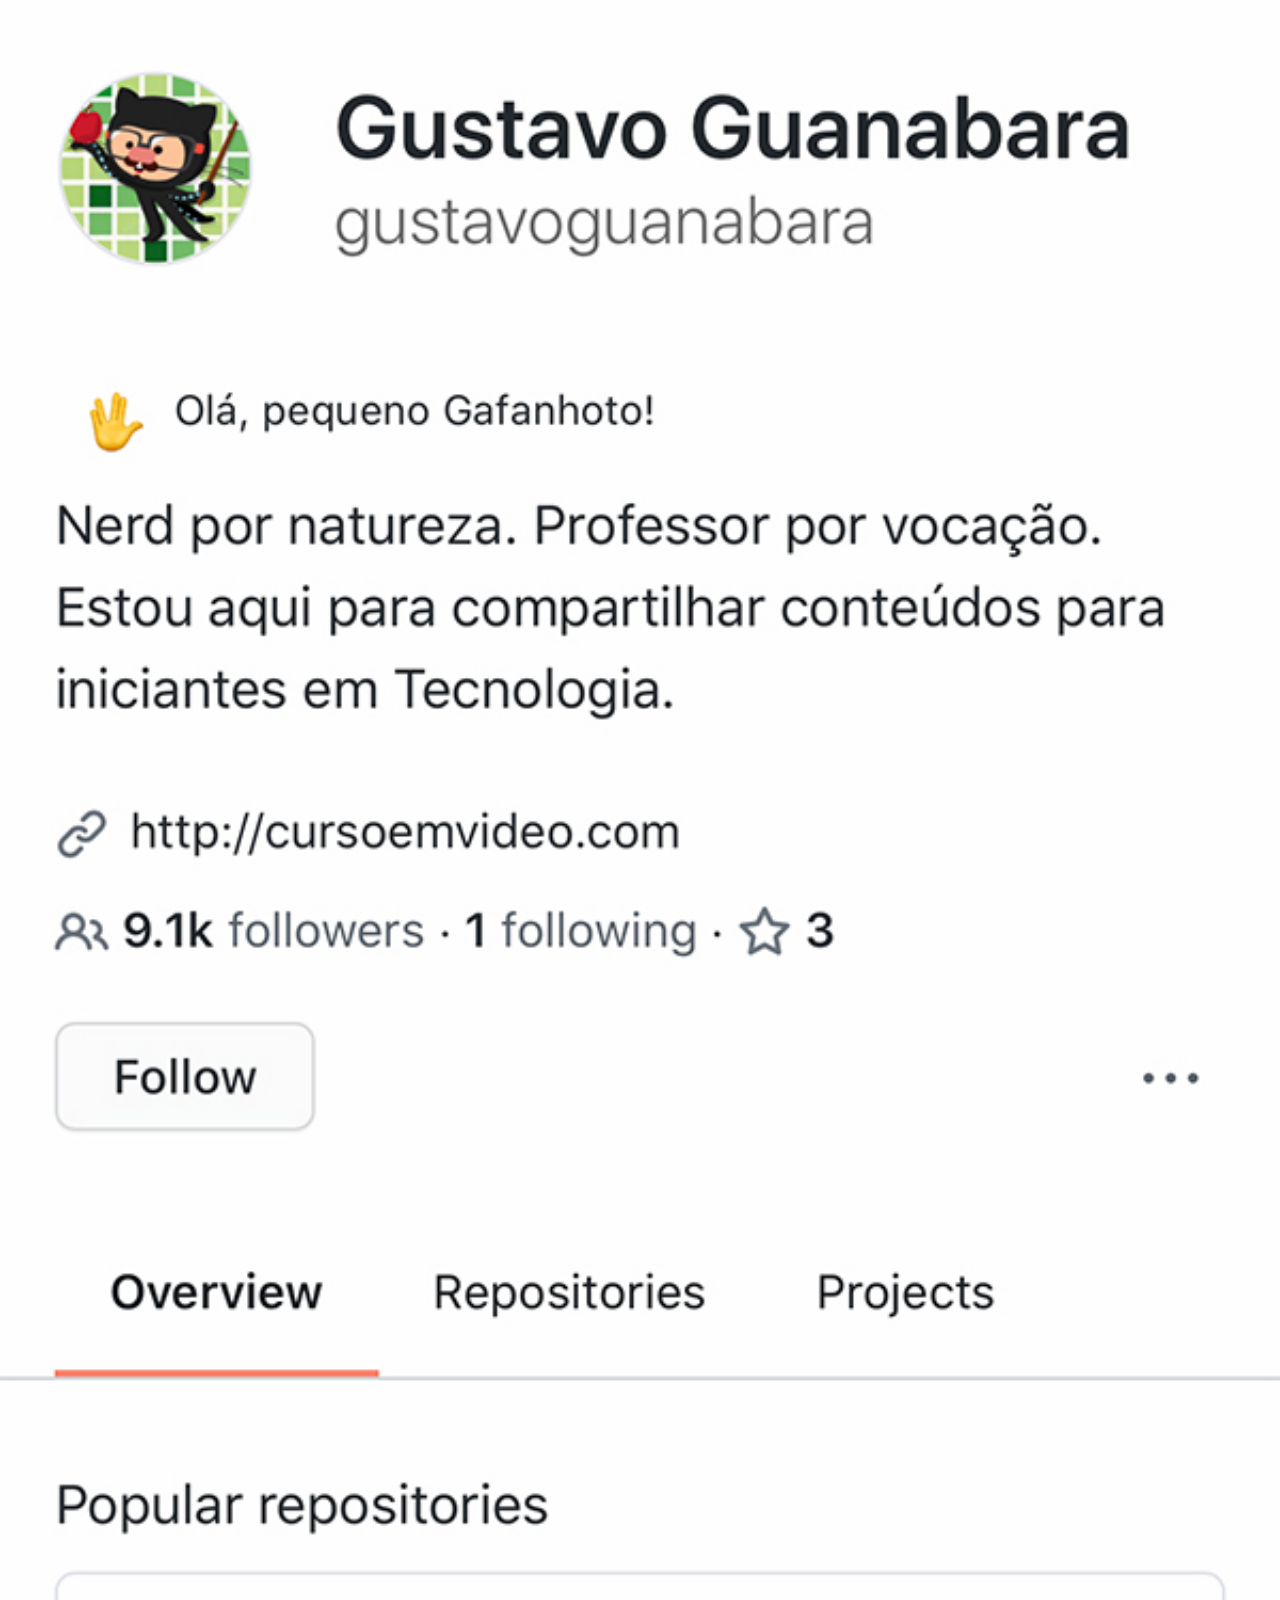
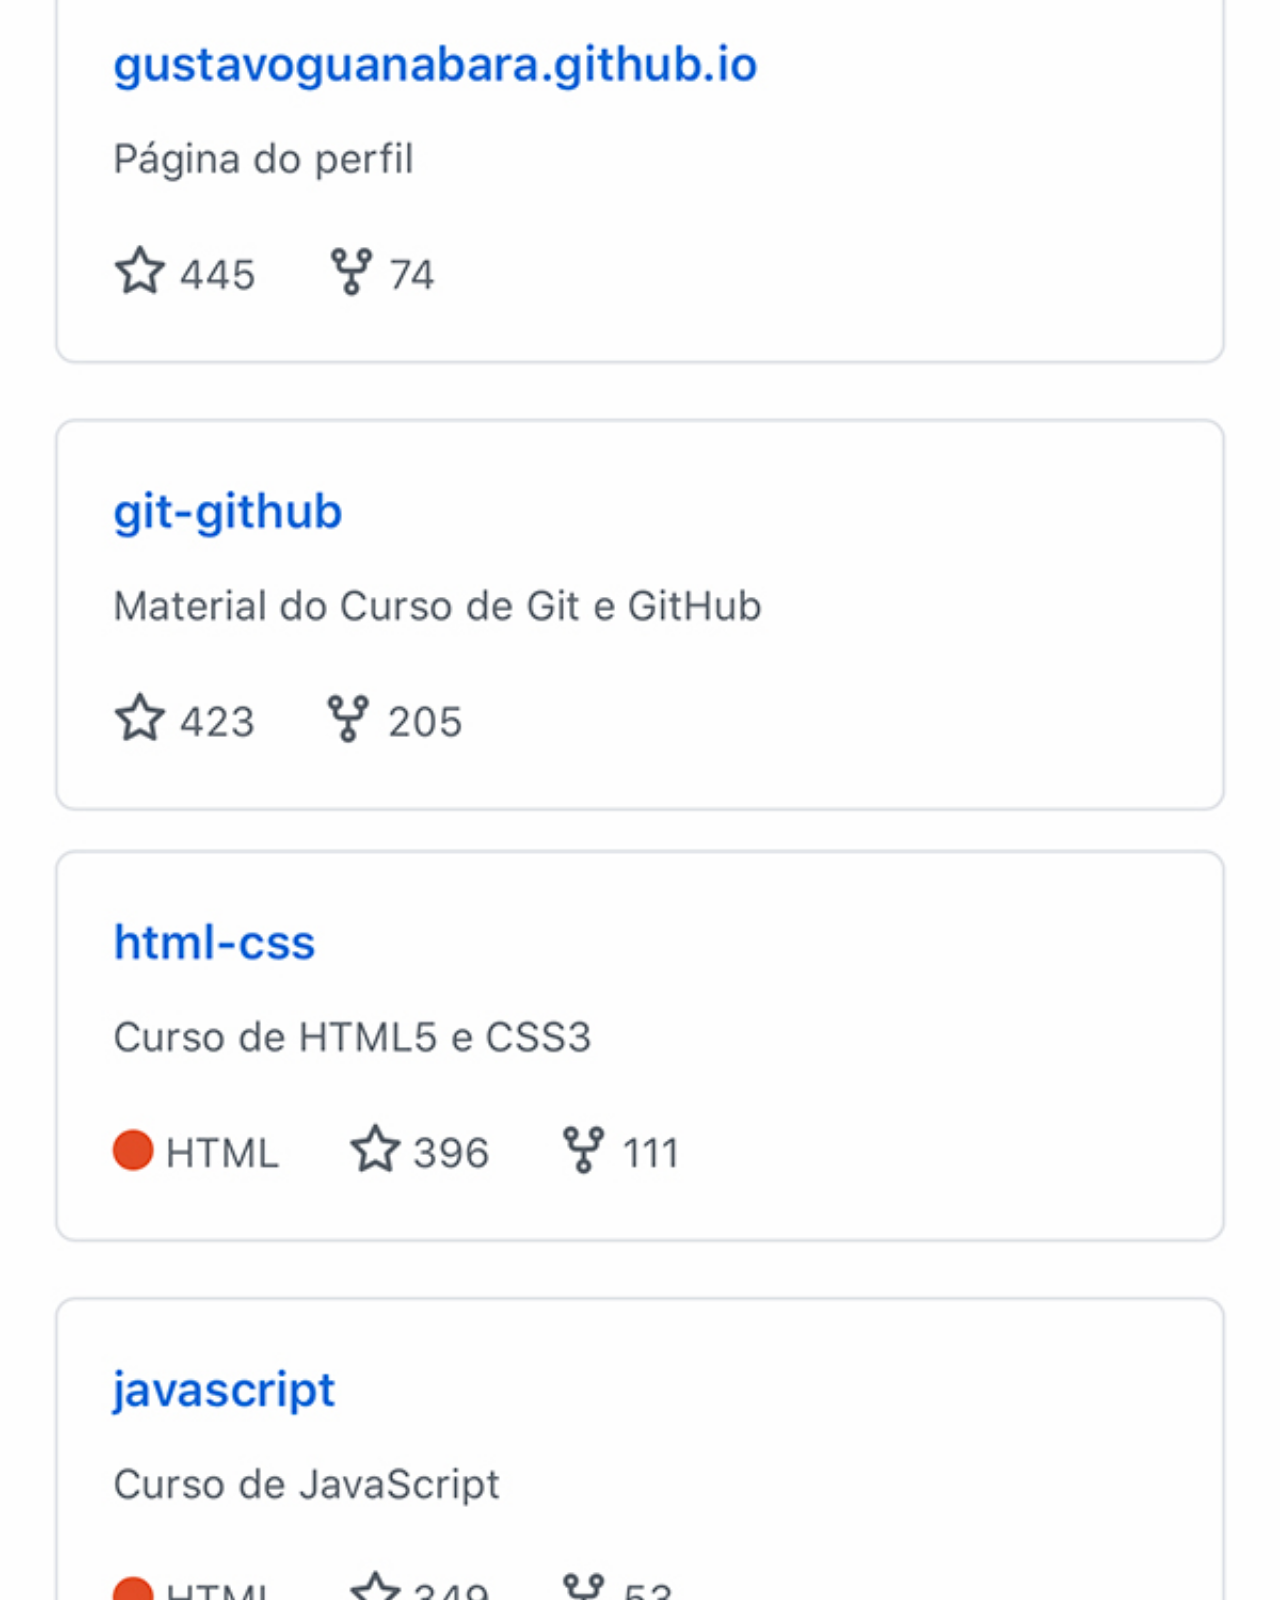
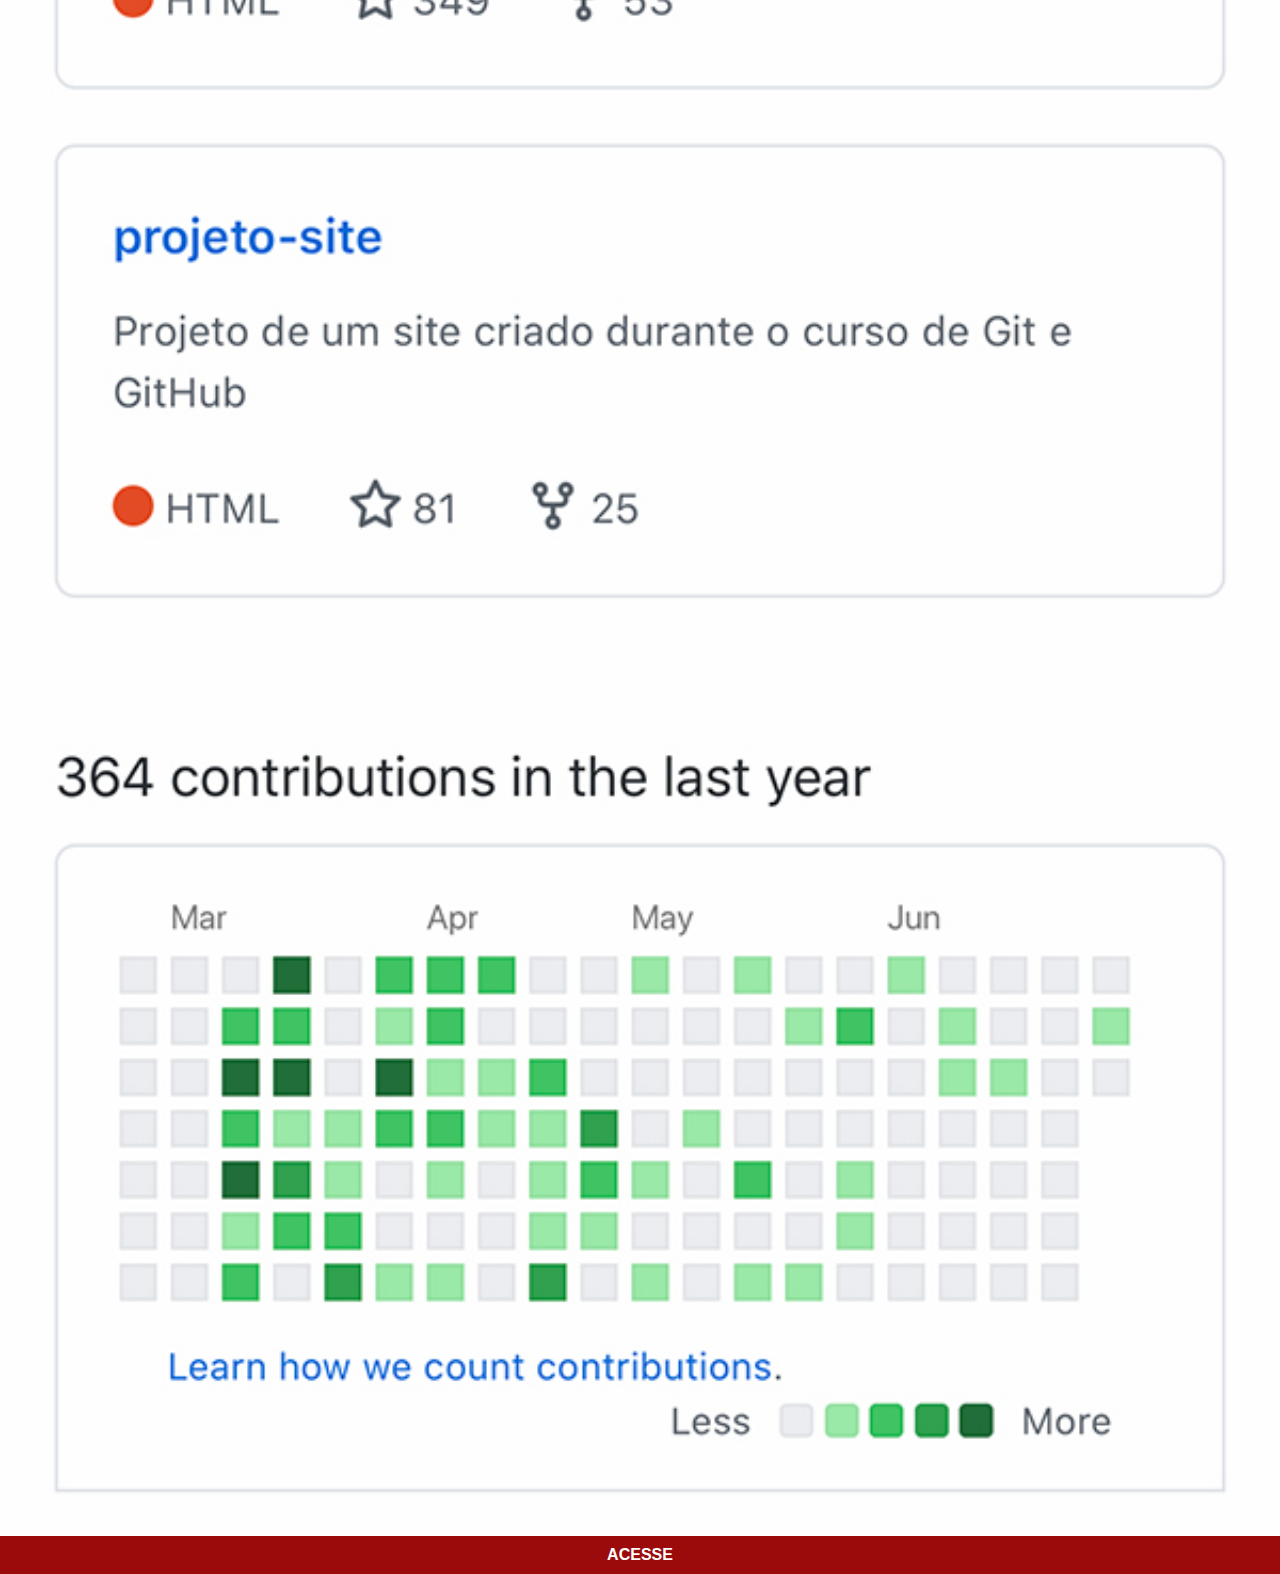
==== github.html @ 55759209 "mudanças" ====
<!DOCTYPE html>
<html lang="pt-br">
<head>
    <meta charset="UTF-8">
    <meta http-equiv="X-UA-Compatible" content="IE=edge">
    <meta name="viewport" content="width=device-width, initial-scale=1.0">
    <title>Github</title>
    <link rel="stylesheet" href="redes-sociais.css">

</head>
<body>
    <img src="imagens/tela-github.jpg" alt="Github">
    <a href="https://github.com/Lforttes" target="_blank">ACESSE</a>
</body>
</html>
---- redes-sociais.css ----
@charset "UTF-8";
*{
    margin: 0px;
    padding: 0px;
    font-family: Arial, Helvetica, sans-serif;
}

::-webkit-scrollbar{
    width: 0px;
    height: 0px;
}

img{
    width: 100vw;
}
a{
    background-color: rgb(155, 11, 11);
    color: white;
    padding: 10px;
    text-align: center;
    display: block;
    text-decoration: none;
    font-weight: bolder;
}
a:hover{
    background-color: red;
}
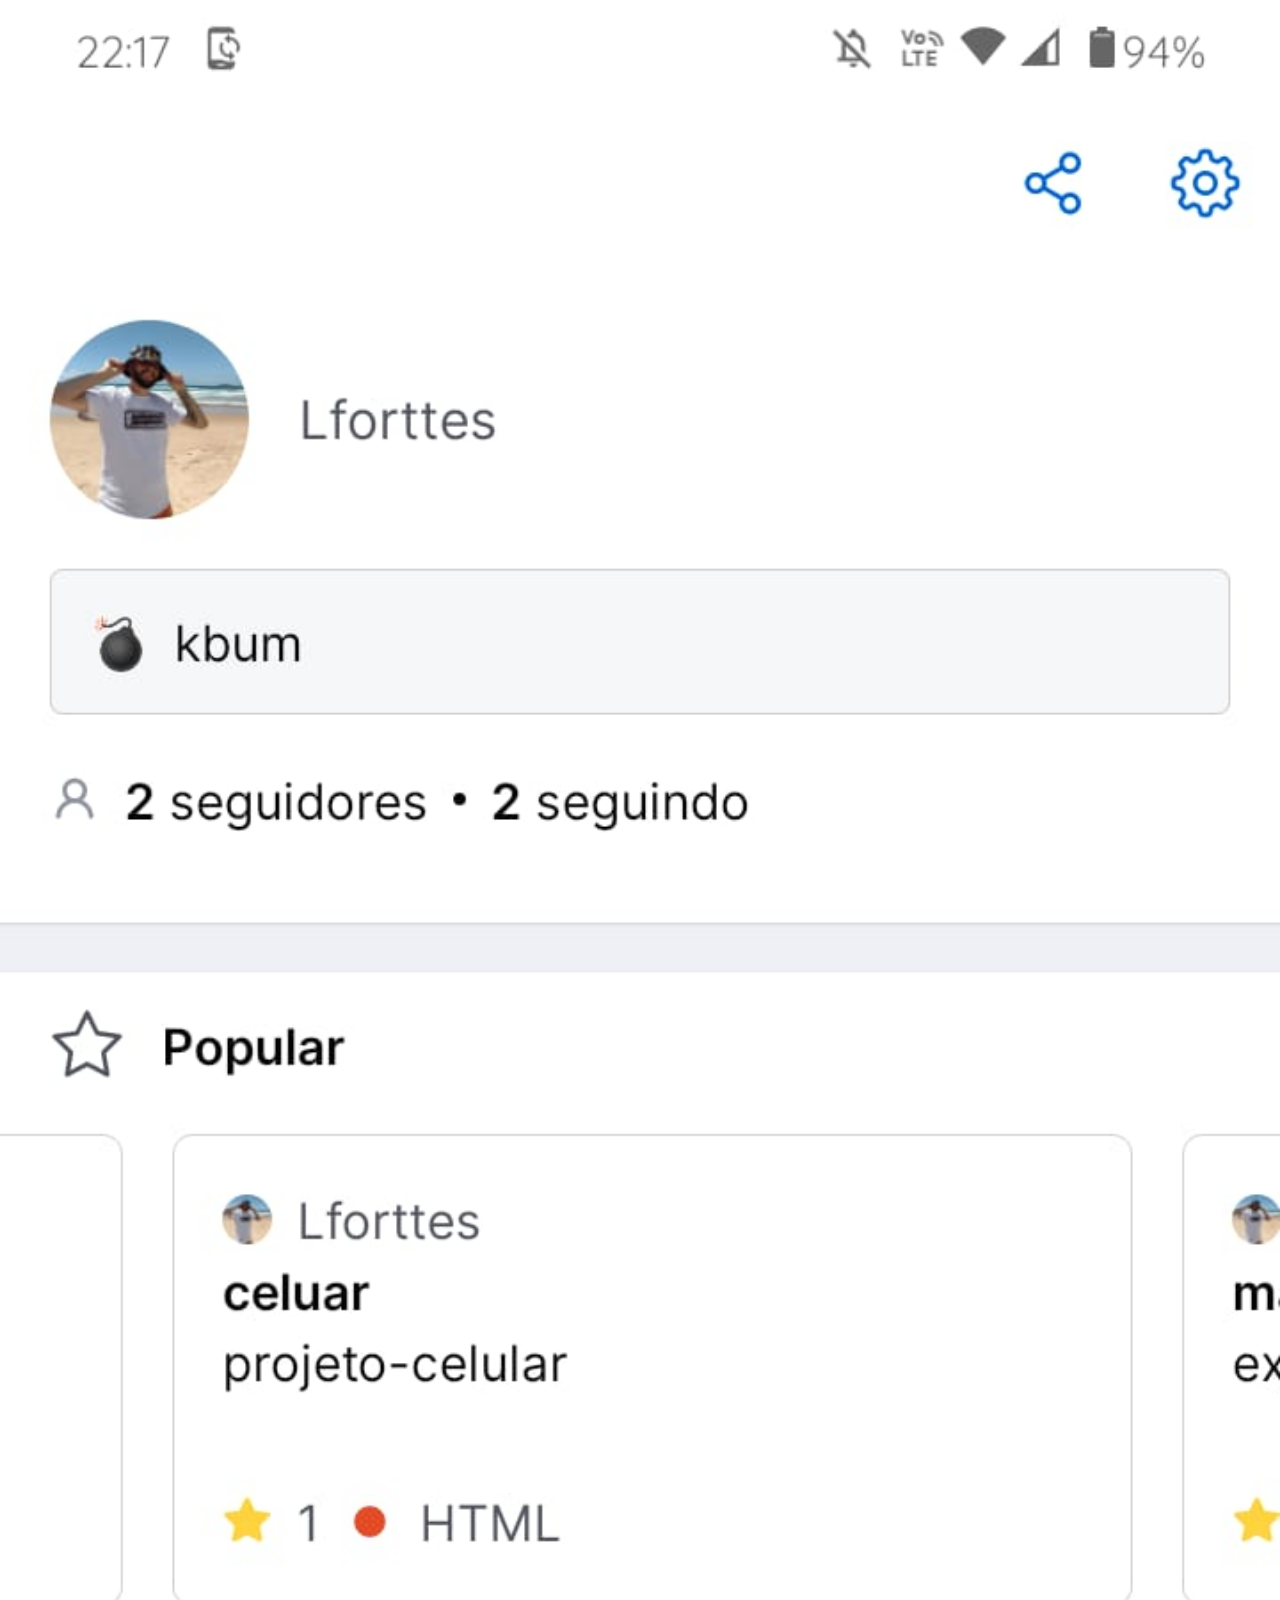
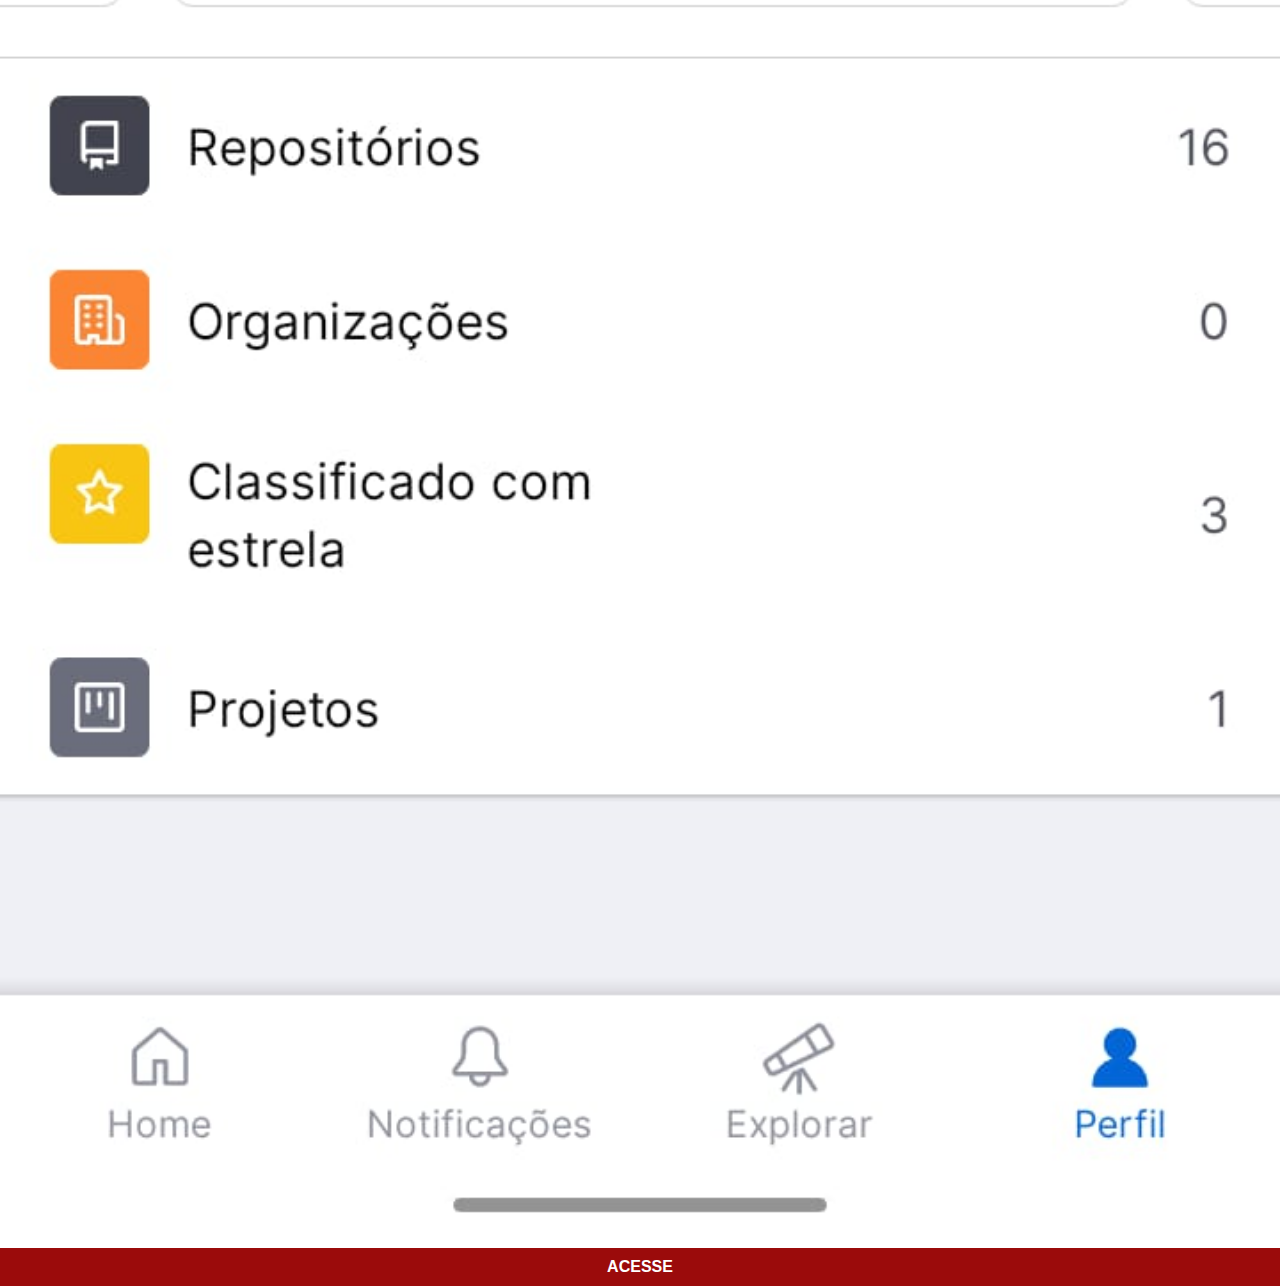
==== commit 9977223f: "finalizando" ====
--- a/github.html
+++ b/github.html
@@ -9,7 +9,7 @@
 
 </head>
 <body>
-    <img src="imagens/tela-github.jpg" alt="Github">
+    <img src="imagens/imagem-git.jpg" alt="Github">
     <a href="https://github.com/Lforttes" target="_blank">ACESSE</a>
 </body>
 </html>